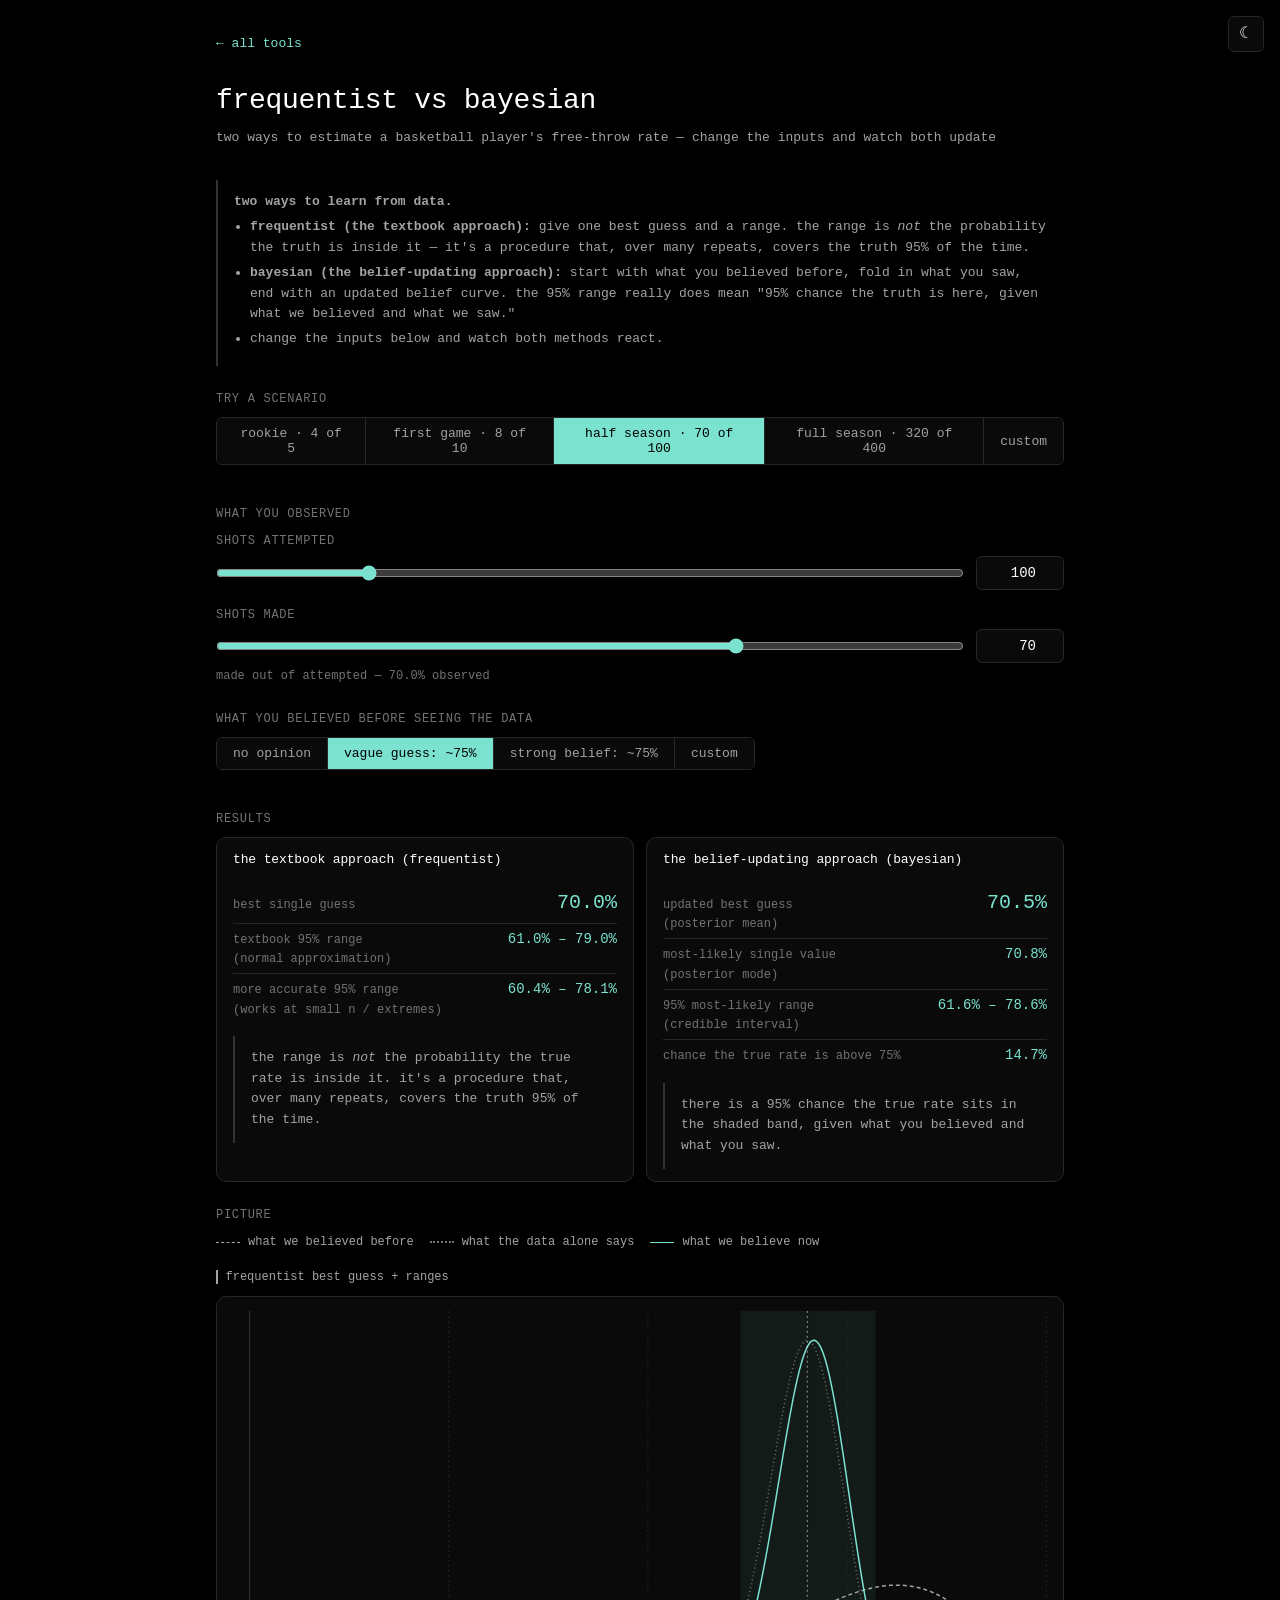
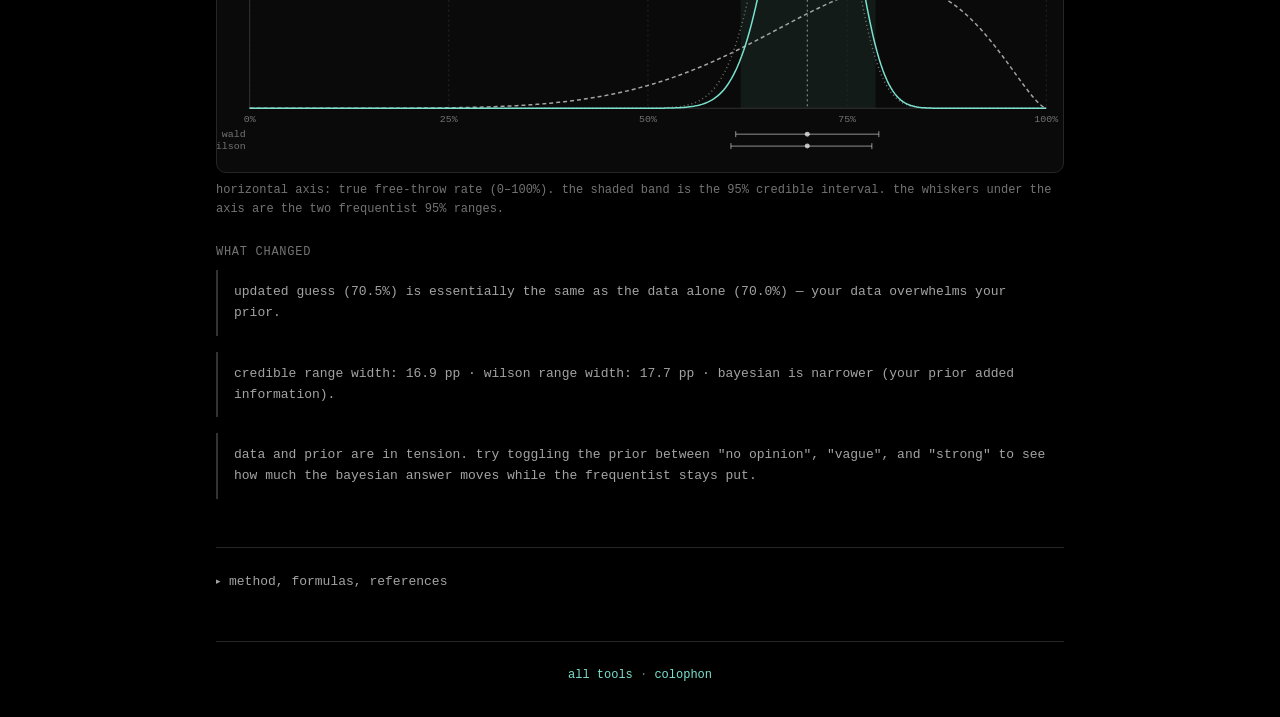
==== bayes-vs-frequentist.html @ ec380719 "Add frequentist vs bayesian teaching demo An interactive single-page demo using basketball free thro" ====
<!DOCTYPE html>
<html lang="en">
<head>
    <meta charset="UTF-8">
    <meta name="viewport" content="width=device-width, initial-scale=1.0">
    <title>frequentist vs bayesian — sport science tools</title>
    <meta name="description" content="Interactive demo: estimate a basketball player's free-throw rate two ways. Compare a single-best-guess approach to belief-updating with a prior.">
    <meta property="og:title" content="frequentist vs bayesian — sport science tools">
    <meta property="og:description" content="Interactive demo of the frequentist and bayesian approaches using basketball free throws.">
    <meta property="og:type" content="website">
    <link rel="icon" href="data:image/svg+xml,<svg xmlns='http://www.w3.org/2000/svg' viewBox='0 0 100 100'><text y='.9em' font-size='90'>🏀</text></svg>">
    <link rel="stylesheet" href="assets/tools.css">
    <script src="assets/tools.js"></script>
    <style>
      /* Tool-local styling. Only design-system tokens. */
      .primer { margin-bottom: var(--s-5); }
      .primer ul { padding-left: var(--s-4); margin: var(--s-1) 0; }
      .primer li { margin-bottom: var(--s-1); }

      .panel-title {
        font-size: var(--t-12);
        text-transform: uppercase;
        letter-spacing: 0.06em;
        color: var(--text-3);
        margin-bottom: var(--s-2);
      }

      .panel {
        margin-bottom: var(--s-5);
      }

      .slider-row {
        display: grid;
        grid-template-columns: 1fr auto;
        gap: var(--s-3);
        align-items: center;
      }
      .slider-row input[type="range"] {
        width: 100%;
        accent-color: var(--accent);
      }
      .slider-row .field {
        width: 5.5rem;
        text-align: right;
        font-variant-numeric: tabular-nums;
      }

      .legend {
        display: flex;
        flex-wrap: wrap;
        gap: var(--s-4);
        font-size: var(--t-12);
        color: var(--text-2);
        margin-bottom: var(--s-2);
      }
      .legend__swatch {
        display: inline-block;
        width: 24px;
        height: 0;
        border-top: 1.5px solid var(--text-2);
        margin-right: var(--s-2);
        vertical-align: middle;
      }
      .legend__swatch--prior     { border-top-style: dashed; border-top-color: var(--text-2); }
      .legend__swatch--likelihood{ border-top-style: dotted; border-top-color: var(--text-3); border-top-width: 2px; }
      .legend__swatch--posterior { border-top-style: solid;  border-top-color: var(--accent); }
      .legend__swatch--freq      { border-top: none; width: 1.5px; height: 14px; background: var(--text-2); margin-right: var(--s-2); display: inline-block; vertical-align: middle; }

      .prior-custom[hidden] { display: none; }
      .prior-custom { margin-top: var(--s-3); }

      .results-pair {
        display: grid;
        grid-template-columns: 1fr 1fr;
        gap: var(--s-3);
      }
      @media (max-width: 720px) {
        .results-pair { grid-template-columns: 1fr; }
      }

      .result-card h3 {
        font-size: var(--t-13);
        font-weight: 500;
        color: var(--text);
        margin-bottom: var(--s-3);
      }
      .result-card .row {
        display: flex;
        justify-content: space-between;
        align-items: baseline;
        gap: var(--s-3);
        padding: var(--s-1) 0;
      }
      .result-card .row + .row { border-top: 1px solid var(--border); }
      .result-card .row__label {
        font-size: var(--t-12);
        color: var(--text-3);
        flex: 1;
      }
      .result-card .row__value {
        font-size: var(--t-14);
        color: var(--accent);
        font-variant-numeric: tabular-nums;
        white-space: nowrap;
      }
      .result-card .row__value--big {
        font-size: var(--t-20);
        font-weight: 500;
      }
    </style>
</head>
<body>
    <div class="theme-toggle">
        <button class="theme-toggle__btn" data-theme-toggle aria-label="toggle theme">
            <span class="theme-toggle__icon" data-theme-icon>☾</span>
        </button>
    </div>

    <main class="tool-shell tool-shell--wide">
        <header class="tool-header">
            <a href="./" class="tool-header__back">← all tools</a>
            <h1>frequentist vs bayesian</h1>
            <p class="tool-header__subtitle">two ways to estimate a basketball player's free-throw rate — change the inputs and watch both update</p>
        </header>

        <!-- 60-SECOND PRIMER ---------------------------------------- -->
        <section class="tool-section primer">
            <div class="callout">
                <strong>two ways to learn from data.</strong>
                <ul>
                    <li><strong>frequentist (the textbook approach):</strong> give one best guess and a range. the range is <em>not</em> the probability the truth is inside it — it's a procedure that, over many repeats, covers the truth 95% of the time.</li>
                    <li><strong>bayesian (the belief-updating approach):</strong> start with what you believed before, fold in what you saw, end with an updated belief curve. the 95% range really does mean "95% chance the truth is here, given what we believed and what we saw."</li>
                    <li>change the inputs below and watch both methods react.</li>
                </ul>
            </div>
        </section>

        <!-- SECTIONS -------------------------------------------------- -->
        <!-- SCENARIO PRESETS ---------------------------------------- -->
        <section class="tool-section panel" id="scenario-panel">
            <h2 class="panel-title">try a scenario</h2>
            <div class="segmented" role="tablist" id="scenario">
                <button class="segmented__btn" data-scenario="rookie"   aria-pressed="false">rookie · 4 of 5</button>
                <button class="segmented__btn" data-scenario="game"     aria-pressed="false">first game · 8 of 10</button>
                <button class="segmented__btn" data-scenario="halfseason" aria-pressed="true">half season · 70 of 100</button>
                <button class="segmented__btn" data-scenario="fullseason" aria-pressed="false">full season · 320 of 400</button>
                <button class="segmented__btn" data-scenario="custom"   aria-pressed="false">custom</button>
            </div>
        </section>

        <!-- OBSERVED DATA INPUTS ------------------------------------ -->
        <section class="tool-section panel" id="observed-panel">
            <h2 class="panel-title">what you observed</h2>
            <div class="input-row">
                <label class="input-row__label" for="n-num">shots attempted</label>
                <div class="slider-row">
                    <input type="range" id="n-range" min="1" max="500" step="1" value="100">
                    <input type="number" id="n-num" class="field" min="1" max="500" step="1" value="100" inputmode="numeric">
                </div>
            </div>
            <div class="input-row">
                <label class="input-row__label" for="k-num">shots made</label>
                <div class="slider-row">
                    <input type="range" id="k-range" min="0" max="500" step="1" value="70">
                    <input type="number" id="k-num" class="field" min="0" max="500" step="1" value="70" inputmode="numeric">
                </div>
                <p class="input-row__helper" id="k-helper">made out of attempted — 70.0% observed</p>
            </div>
        </section>

        <!-- PRIOR INPUTS -------------------------------------------- -->
        <section class="tool-section panel" id="prior-panel">
            <h2 class="panel-title">what you believed before seeing the data</h2>
            <div class="segmented" role="tablist" id="prior-preset">
                <button class="segmented__btn" data-prior="none"   aria-pressed="false">no opinion</button>
                <button class="segmented__btn" data-prior="weak"   aria-pressed="true">vague guess: ~75%</button>
                <button class="segmented__btn" data-prior="strong" aria-pressed="false">strong belief: ~75%</button>
                <button class="segmented__btn" data-prior="custom" aria-pressed="false">custom</button>
            </div>

            <div class="prior-custom" id="prior-custom" hidden>
                <div class="input-row">
                    <label class="input-row__label" for="mu-num">your guess at the true rate</label>
                    <div class="slider-row">
                        <input type="range" id="mu-range" min="1" max="99" step="1" value="75">
                        <input type="number" id="mu-num" class="field" min="1" max="99" step="1" value="75" inputmode="numeric">
                    </div>
                    <p class="input-row__helper">percent (1–99)</p>
                </div>
                <div class="input-row">
                    <label class="input-row__label" for="kappa-num">how confident, in equivalent shots seen</label>
                    <div class="slider-row">
                        <input type="range" id="kappa-range" min="2" max="200" step="1" value="10">
                        <input type="number" id="kappa-num" class="field" min="2" max="200" step="1" value="10" inputmode="numeric">
                    </div>
                    <p class="input-row__helper">2 = barely any opinion · 200 = very confident</p>
                </div>
            </div>
        </section>
        <!-- RESULTS -------------------------------------------------- -->
        <section class="tool-section panel" id="results-panel">
            <h2 class="panel-title">results</h2>
            <div class="results-pair">
                <div class="result-card">
                    <h3>the textbook approach (frequentist)</h3>
                    <div class="row">
                        <span class="row__label">best single guess</span>
                        <span class="row__value row__value--big" id="freq-mean">—</span>
                    </div>
                    <div class="row">
                        <span class="row__label">textbook 95% range<br><span class="text-3">(normal approximation)</span></span>
                        <span class="row__value" id="freq-wald">—</span>
                    </div>
                    <div class="row">
                        <span class="row__label">more accurate 95% range<br><span class="text-3">(works at small n / extremes)</span></span>
                        <span class="row__value" id="freq-wilson">—</span>
                    </div>
                    <p class="callout" style="margin-top:var(--s-3);margin-bottom:0;">
                        the range is <em>not</em> the probability the true rate is inside it. it's a procedure that, over many repeats, covers the truth 95% of the time.
                    </p>
                </div>

                <div class="result-card">
                    <h3>the belief-updating approach (bayesian)</h3>
                    <div class="row">
                        <span class="row__label">updated best guess<br><span class="text-3">(posterior mean)</span></span>
                        <span class="row__value row__value--big" id="bay-mean">—</span>
                    </div>
                    <div class="row">
                        <span class="row__label">most-likely single value<br><span class="text-3">(posterior mode)</span></span>
                        <span class="row__value" id="bay-mode">—</span>
                    </div>
                    <div class="row">
                        <span class="row__label">95% most-likely range<br><span class="text-3">(credible interval)</span></span>
                        <span class="row__value" id="bay-ci">—</span>
                    </div>
                    <div class="row">
                        <span class="row__label">chance the true rate is above 75%</span>
                        <span class="row__value" id="bay-tail">—</span>
                    </div>
                    <p class="callout" style="margin-top:var(--s-3);margin-bottom:0;">
                        there is a 95% chance the true rate sits in the shaded band, given what you believed and what you saw.
                    </p>
                </div>
            </div>
        </section>

        <!-- CHART ---------------------------------------------------- -->
        <section class="tool-section panel" id="chart-panel">
            <h2 class="panel-title">picture</h2>
            <div class="legend" aria-hidden="true">
                <span><span class="legend__swatch legend__swatch--prior"></span>what we believed before</span>
                <span><span class="legend__swatch legend__swatch--likelihood"></span>what the data alone says</span>
                <span><span class="legend__swatch legend__swatch--posterior"></span>what we believe now</span>
                <span><span class="legend__swatch legend__swatch--freq"></span>frequentist best guess + ranges</span>
            </div>
            <div class="chart" id="chart"></div>
            <p class="input-row__helper" style="margin-top:var(--s-2);">
                horizontal axis: true free-throw rate (0–100%). the shaded band is the 95% credible interval. the whiskers under the axis are the two frequentist 95% ranges.
            </p>
        </section>
        <!-- WHAT CHANGED -------------------------------------------- -->
        <section class="tool-section panel" id="changed-panel">
            <h2 class="panel-title">what changed</h2>
            <p class="callout" id="note-pull">—</p>
            <p class="callout" id="note-width">—</p>
            <p class="callout" id="note-agree">—</p>
        </section>

        <!-- METHOD --------------------------------------------------- -->
        <details class="method" id="method-panel">
            <summary class="method__summary">method, formulas, references</summary>
            <div class="method__body">
                <p>The free-throw count is treated as a binomial outcome: <code>k</code> makes out of <code>n</code> attempts, with unknown success rate <code>p</code>. Both methods estimate <code>p</code>, but with different philosophies.</p>

                <p><strong>Frequentist.</strong> Best single guess is the sample proportion. Two 95% confidence intervals are shown:</p>
                <pre>p̂ = k / n

Wald  (textbook normal approx.):
  p̂ ± 1.96 · √( p̂ (1 − p̂) / n )

Wilson (small-n / extreme-rate safe):
  ( p̂ + z²/2n  ±  z · √( p̂(1−p̂)/n + z²/4n² ) ) / ( 1 + z²/n )</pre>
                <p>Wald is the formula in most introductory textbooks. It misbehaves at small <code>n</code> or when <code>p̂</code> is near 0 or 1, sometimes producing endpoints outside [0, 1]. Wilson stays inside [0, 1] and has better coverage. Both are intervals on the procedure, not probability statements about <code>p</code>.</p>

                <p><strong>Bayesian.</strong> A Beta prior on <code>p</code> is conjugate to the binomial likelihood, so the posterior is also a Beta distribution with simple updates:</p>
                <pre>prior:        p ~ Beta(α₀, β₀)
likelihood:   k ~ Binomial(n, p)
posterior:    p | data ~ Beta(α₀ + k,  β₀ + n − k)

posterior mean = (α₀ + k) / (α₀ + β₀ + n)
posterior mode = (α − 1) / (α + β − 2),  when α, β > 1
95% credible interval = 2.5% and 97.5% quantiles of the posterior</pre>
                <p>The presets parameterise the prior as a mean <code>μ₀</code> and a "strength" <code>κ₀</code> (interpretable as equivalent shots already seen): <code>α₀ = μ₀·κ₀</code>, <code>β₀ = (1 − μ₀)·κ₀</code>. Uninformative is <code>Beta(1, 1)</code> (uniform on [0, 1]). The "vague" preset is <code>μ₀ = 0.75</code>, <code>κ₀ = 10</code>; the "strong" preset is <code>μ₀ = 0.75</code>, <code>κ₀ = 80</code>.</p>

                <p>Posterior densities and quantiles are computed numerically on a 401-point grid in [0, 1] (no gamma function needed). The likelihood curve in the chart is rescaled to share the posterior's peak height — this is a visual aid to compare shapes; the y-axis has no meaningful units.</p>

                <p><strong>References.</strong></p>
                <ul>
                    <li>Gelman, Carlin, Stern, Dunson, Vehtari, Rubin. <em>Bayesian Data Analysis</em> (3rd ed.), 2013 — Beta-Binomial conjugacy, credible intervals.</li>
                    <li>Brown, Cai &amp; DasGupta (2001). "Interval Estimation for a Binomial Proportion." <em>Statistical Science</em> 16(2): 101–133 — why Wald fails and Wilson is preferred.</li>
                    <li>Wilson, E. B. (1927). "Probable Inference, the Law of Succession, and Statistical Inference." <em>JASA</em> 22(158): 209–212.</li>
                </ul>
            </div>
        </details>

        <footer class="tool-footer">
            <a href="./">all tools</a> · <a href="colophon.html">colophon</a>
        </footer>
    </main>

    <script>
    (function () {
      'use strict';

      /* ---------- math ------------------------------------------- */
      var GRID_N = 401;
      var GRID = (function () {
        var xs = new Array(GRID_N);
        for (var i = 0; i < GRID_N; i++) xs[i] = i / (GRID_N - 1);
        return xs;
      })();

      function betaPdfGrid(a, b) {
        // Unnormalised log-density on the grid, then exponentiate
        // relative to the max to avoid overflow, then normalise.
        var xs = GRID, n = xs.length;
        var logp = new Array(n);
        var lmax = -Infinity;
        for (var i = 0; i < n; i++) {
          var x = xs[i];
          var v;
          if (x <= 0) v = (a > 1) ? -Infinity : (a === 1 ? 0 : Infinity);
          else if (x >= 1) v = (b > 1) ? -Infinity : (b === 1 ? 0 : Infinity);
          else v = (a - 1) * Math.log(x) + (b - 1) * Math.log(1 - x);
          logp[i] = v;
          if (isFinite(v) && v > lmax) lmax = v;
        }
        var pdf = new Array(n);
        var area = 0;
        for (var j = 0; j < n; j++) {
          var p = isFinite(logp[j]) ? Math.exp(logp[j] - lmax) : 0;
          pdf[j] = p;
        }
        for (var k = 1; k < n; k++) {
          area += 0.5 * (pdf[k] + pdf[k - 1]) * (xs[k] - xs[k - 1]);
        }
        if (area > 0) for (var m = 0; m < n; m++) pdf[m] /= area;
        return pdf;
      }

      function cumTrapz(pdf) {
        var xs = GRID, n = xs.length;
        var c = new Array(n);
        c[0] = 0;
        for (var i = 1; i < n; i++) {
          c[i] = c[i - 1] + 0.5 * (pdf[i] + pdf[i - 1]) * (xs[i] - xs[i - 1]);
        }
        return c;
      }

      function quantile(cdf, q) {
        var xs = GRID, n = xs.length;
        if (q <= cdf[0]) return xs[0];
        if (q >= cdf[n - 1]) return xs[n - 1];
        for (var i = 1; i < n; i++) {
          if (cdf[i] >= q) {
            var d = cdf[i] - cdf[i - 1];
            var t = d > 0 ? (q - cdf[i - 1]) / d : 0;
            return xs[i - 1] + t * (xs[i] - xs[i - 1]);
          }
        }
        return xs[n - 1];
      }

      function tailProb(cdf, threshold) {
        // P(p > threshold) using cdf[end] = 1 (after normalisation).
        var xs = GRID, n = xs.length;
        if (threshold <= xs[0]) return 1;
        if (threshold >= xs[n - 1]) return 0;
        for (var i = 1; i < n; i++) {
          if (xs[i] >= threshold) {
            var d = xs[i] - xs[i - 1];
            var t = d > 0 ? (threshold - xs[i - 1]) / d : 0;
            var cAtT = cdf[i - 1] + t * (cdf[i] - cdf[i - 1]);
            return Math.max(0, Math.min(1, 1 - cAtT));
          }
        }
        return 0;
      }

      function wald(k, n) {
        if (n <= 0) return [NaN, NaN];
        var p = k / n;
        var se = Math.sqrt(p * (1 - p) / n);
        return [p - 1.96 * se, p + 1.96 * se];
      }

      function wilson(k, n) {
        if (n <= 0) return [NaN, NaN];
        var z = 1.96, z2 = z * z;
        var p = k / n;
        var denom = 1 + z2 / n;
        var centre = (p + z2 / (2 * n)) / denom;
        var half = (z * Math.sqrt(p * (1 - p) / n + z2 / (4 * n * n))) / denom;
        return [centre - half, centre + half];
      }

      function posteriorMode(a, b) {
        if (a > 1 && b > 1) return (a - 1) / (a + b - 2);
        if (a <= 1 && b > 1) return 0;
        if (a > 1 && b <= 1) return 1;
        return NaN; // bimodal/uniform — undefined
      }

      function likelihoodGridScaled(k, n, peakTarget) {
        var xs = GRID, m = xs.length;
        var logp = new Array(m), lmax = -Infinity;
        for (var i = 0; i < m; i++) {
          var x = xs[i];
          var v;
          if (x <= 0) v = (k === 0) ? 0 : -Infinity;
          else if (x >= 1) v = (k === n) ? 0 : -Infinity;
          else v = k * Math.log(x) + (n - k) * Math.log(1 - x);
          logp[i] = v;
          if (isFinite(v) && v > lmax) lmax = v;
        }
        var out = new Array(m), peak = 0;
        for (var j = 0; j < m; j++) {
          var p = isFinite(logp[j]) ? Math.exp(logp[j] - lmax) : 0;
          out[j] = p;
          if (p > peak) peak = p;
        }
        var scale = (peak > 0 && peakTarget > 0) ? (peakTarget / peak) : 1;
        for (var t = 0; t < m; t++) out[t] *= scale;
        return out;
      }

      function maxOf(arr) { var m = 0; for (var i = 0; i < arr.length; i++) if (arr[i] > m) m = arr[i]; return m; }

      /* ---------- state ------------------------------------------ */
      var SCENARIOS = {
        rookie:     { n: 5,   k: 4,   prior: 'weak'   },
        game:       { n: 10,  k: 8,   prior: 'weak'   },
        halfseason: { n: 100, k: 70,  prior: 'weak'   },
        fullseason: { n: 400, k: 320, prior: 'weak'   }
      };
      var PRIOR_PRESETS = {
        none:   { mu: 50, kappa: 2   },  // Beta(1,1)
        weak:   { mu: 75, kappa: 10  },
        strong: { mu: 75, kappa: 80  }
      };

      var state = {
        n: 100, k: 70,
        priorMode: 'weak',
        mu: 75, kappa: 10
      };

      /* ---------- DOM helpers ------------------------------------ */
      var $ = function (id) { return document.getElementById(id); };
      function pressGroup(group, value, attr) {
        group.querySelectorAll('[' + attr + ']').forEach(function (b) {
          b.setAttribute('aria-pressed', String(b.getAttribute(attr) === value));
        });
      }
      function pctStr(p, digits) { return Tools.fmt.pct(p, digits == null ? 1 : digits); }
      function rangeStr(lo, hi) {
        return pctStr(Math.max(0, Math.min(1, lo))) + ' – ' + pctStr(Math.max(0, Math.min(1, hi)))
          + ((lo < 0 || hi > 1) ? '  (raw: ' + pctStr(lo) + ' – ' + pctStr(hi) + ')' : '');
      }

      /* ---------- chart ------------------------------------------ */
      var SVG_NS = 'http://www.w3.org/2000/svg';
      function el(tag, attrs) {
        var e = document.createElementNS(SVG_NS, tag);
        if (attrs) for (var k in attrs) e.setAttribute(k, attrs[k]);
        return e;
      }

      function drawChart(post, prior, like, ciLo, ciHi, freqMean, wci, wlci) {
        var c = $('chart');
        var rect = c.getBoundingClientRect();
        var W = Math.max(320, rect.width || 720);
        var H = Math.max(200, rect.height || Math.round(W * 9 / 16));
        var pad = { l: 32, r: 16, t: 14, b: 64 }; // extra bottom for whiskers

        var svg = el('svg', { viewBox: '0 0 ' + W + ' ' + H, preserveAspectRatio: 'xMidYMid meet' });

        var yMax = Math.max(maxOf(post), maxOf(prior), maxOf(like)) * 1.08 || 1;
        var sx = function (x) { return pad.l + x * (W - pad.l - pad.r); };
        var sy = function (y) { return (H - pad.b) - (y / yMax) * (H - pad.b - pad.t); };

        // credible interval band (vertical strip)
        if (isFinite(ciLo) && isFinite(ciHi)) {
          svg.appendChild(el('rect', {
            x: sx(ciLo), y: pad.t,
            width: Math.max(0, sx(ciHi) - sx(ciLo)),
            height: (H - pad.b) - pad.t,
            'class': 'chart-band'
          }));
        }

        // x gridlines + ticks at 0, 0.25, 0.5, 0.75, 1
        var xticks = [0, 0.25, 0.5, 0.75, 1];
        xticks.forEach(function (t) {
          var x = sx(t);
          svg.appendChild(el('line', { x1: x, x2: x, y1: pad.t, y2: H - pad.b, 'class': 'chart-grid' }));
          var lbl = el('text', { x: x, y: H - pad.b + 14, 'text-anchor': 'middle', 'class': 'chart-label' });
          lbl.textContent = (t * 100).toFixed(0) + '%';
          svg.appendChild(lbl);
        });

        // axes
        svg.appendChild(el('line', { x1: pad.l, x2: pad.l,        y1: pad.t,     y2: H - pad.b, 'class': 'chart-axis' }));
        svg.appendChild(el('line', { x1: pad.l, x2: W - pad.r,    y1: H - pad.b, y2: H - pad.b, 'class': 'chart-axis' }));

        // path builder
        function pathFor(arr) {
          var d = '';
          for (var i = 0; i < arr.length; i++) {
            d += (i === 0 ? 'M' : 'L') + sx(GRID[i]) + ' ' + sy(arr[i]);
          }
          return d;
        }

        // prior (dashed, text-2)
        svg.appendChild(el('path', { d: pathFor(prior),     'class': 'chart-series chart-series--secondary' }));
        // likelihood (dotted, text-3)
        svg.appendChild(el('path', { d: pathFor(like),      'class': 'chart-series chart-series--tertiary' }));
        // posterior (solid accent)
        svg.appendChild(el('path', { d: pathFor(post),      'class': 'chart-series' }));

        // frequentist best-guess vertical mark
        if (isFinite(freqMean)) {
          var fx = sx(Math.max(0, Math.min(1, freqMean)));
          svg.appendChild(el('line', {
            x1: fx, x2: fx, y1: pad.t, y2: H - pad.b,
            stroke: 'currentColor', 'stroke-width': '1', 'stroke-dasharray': '2 3', opacity: '0.55'
          }));
        }

        // frequentist whiskers below x-axis
        function whisker(yOffset, lo, hi, label) {
          var y = H - pad.b + 26 + yOffset;
          var clo = Math.max(0, lo), chi = Math.min(1, hi);
          // raw line (may extend beyond axis range — clipped to viewport)
          svg.appendChild(el('line', {
            x1: sx(Math.max(-0.05, lo)), x2: sx(Math.min(1.05, hi)),
            y1: y, y2: y,
            stroke: 'currentColor', 'stroke-width': '1', opacity: '0.55'
          }));
          // end caps
          [clo, chi].forEach(function (xv) {
            svg.appendChild(el('line', {
              x1: sx(xv), x2: sx(xv), y1: y - 3, y2: y + 3,
              stroke: 'currentColor', 'stroke-width': '1', opacity: '0.55'
            }));
          });
          // best-guess dot
          if (isFinite(freqMean)) {
            svg.appendChild(el('circle', { cx: sx(freqMean), cy: y, r: 2.5, fill: 'currentColor', opacity: '0.7' }));
          }
          var t = el('text', { x: pad.l - 4, y: y + 3, 'text-anchor': 'end', 'class': 'chart-label' });
          t.textContent = label;
          svg.appendChild(t);
        }
        if (wci  && isFinite(wci[0]))  whisker(0,  wci[0],  wci[1],  'wald');
        if (wlci && isFinite(wlci[0])) whisker(12, wlci[0], wlci[1], 'wilson');

        c.innerHTML = '';
        c.appendChild(svg);
      }

      /* ---------- recompute -------------------------------------- */
      function recompute() {
        var n = state.n, k = Math.min(state.k, n);
        var mu = state.mu / 100, kappa = state.kappa;
        var a0 = mu * kappa, b0 = (1 - mu) * kappa;
        // For "no opinion" we want exactly Beta(1,1).
        if (state.priorMode === 'none') { a0 = 1; b0 = 1; }
        var a1 = a0 + k, b1 = b0 + (n - k);

        // frequentist
        var pHat = n > 0 ? k / n : NaN;
        var w  = wald(k, n);
        var wl = wilson(k, n);
        $('freq-mean').textContent  = isFinite(pHat) ? pctStr(pHat) : '—';
        $('freq-wald').textContent   = rangeStr(w[0], w[1]);
        $('freq-wilson').textContent = rangeStr(wl[0], wl[1]);

        // bayesian
        var post  = betaPdfGrid(a1, b1);
        var prior = betaPdfGrid(a0, b0);
        var cdf   = cumTrapz(post);
        var lo    = quantile(cdf, 0.025);
        var hi    = quantile(cdf, 0.975);
        var pmean = a1 / (a1 + b1);
        var pmode = posteriorMode(a1, b1);
        var pTail = tailProb(cdf, 0.75);
        $('bay-mean').textContent = pctStr(pmean);
        $('bay-mode').textContent = isFinite(pmode) ? pctStr(pmode) : 'undefined';
        $('bay-ci').textContent   = pctStr(lo) + ' – ' + pctStr(hi);
        $('bay-tail').textContent = pctStr(pTail);

        // likelihood scaled to posterior peak
        var like = likelihoodGridScaled(k, n, maxOf(post));

        // chart
        drawChart(post, prior, like, lo, hi, pHat, w, wl);

        // helpers / "what changed"
        $('k-helper').textContent = (n > 0)
          ? 'made out of attempted — ' + (k / n * 100).toFixed(1) + '% observed'
          : 'set attempts above 0';

        var pull = pmean - pHat;
        var pullStr;
        if (state.priorMode === 'none') {
          pullStr = 'with the "no opinion" prior, the bayesian best guess matches the frequentist (' + pctStr(pmean) + ').';
        } else if (Math.abs(pull) < 0.005) {
          pullStr = 'updated guess (' + pctStr(pmean) + ') is essentially the same as the data alone (' + pctStr(pHat) + ') — your data overwhelms your prior.';
        } else if (pull > 0) {
          pullStr = 'updated guess (' + pctStr(pmean) + ') is pulled UP from the data (' + pctStr(pHat) + ') toward your prior of ' + state.mu + '%. with this much data, the prior still matters.';
        } else {
          pullStr = 'updated guess (' + pctStr(pmean) + ') is pulled DOWN from the data (' + pctStr(pHat) + ') toward your prior of ' + state.mu + '%. with this much data, the prior still matters.';
        }
        $('note-pull').textContent = pullStr;

        var bayWidth = hi - lo;
        var wilWidth = (isFinite(wl[1]) && isFinite(wl[0])) ? (wl[1] - wl[0]) : NaN;
        var widthStr;
        if (!isFinite(wilWidth)) {
          widthStr = '95% credible range width: ' + (bayWidth * 100).toFixed(1) + ' percentage points.';
        } else {
          var diff = (bayWidth - wilWidth) * 100;
          widthStr = 'credible range width: ' + (bayWidth * 100).toFixed(1)
            + ' pp · wilson range width: ' + (wilWidth * 100).toFixed(1)
            + ' pp · ' + (Math.abs(diff) < 0.2 ? 'about the same.' : (diff < 0 ? 'bayesian is narrower (your prior added information).' : 'bayesian is wider (the prior is uncertain too).'));
        }
        $('note-width').textContent = widthStr;

        var waldOut = (w[0] < 0 || w[1] > 1);
        if (waldOut) {
          $('note-agree').textContent = 'the textbook (wald) range goes outside 0–100% — meaningless for a rate. this is exactly when the textbook formula fails and a method like wilson, or the bayesian credible interval, is needed.';
        } else if (n >= 200 && state.priorMode !== 'strong') {
          $('note-agree').textContent = 'with this much data and a not-too-strong prior, both methods agree closely. the philosophical difference matters most when data is scarce.';
        } else if (n <= 10) {
          $('note-agree').textContent = 'with very few attempts, the prior pulls the bayesian answer toward your starting belief, while the frequentist answer just follows the small sample. small-n is where the two methods most visibly differ.';
        } else {
          $('note-agree').textContent = 'data and prior are in tension. try toggling the prior between "no opinion", "vague", and "strong" to see how much the bayesian answer moves while the frequentist stays put.';
        }
      }

      /* ---------- wiring ----------------------------------------- */
      function syncPair(rangeId, numId, onChange) {
        var r = $(rangeId), n = $(numId);
        function fromR() { n.value = r.value; onChange(+r.value); }
        function fromN() {
          var v = +n.value;
          if (!isFinite(v)) return;
          v = Math.max(+n.min, Math.min(+n.max, v));
          r.value = String(v);
          n.value = String(v);
          onChange(v);
        }
        r.addEventListener('input', fromR);
        n.addEventListener('input', fromN);
        n.addEventListener('change', fromN);
      }

      function setN(v) {
        state.n = v;
        // clamp k slider/value to <= n
        var kr = $('k-range'), kn = $('k-num');
        kr.max = String(v); kn.max = String(v);
        if (state.k > v) { state.k = v; kr.value = String(v); kn.value = String(v); }
        markCustomScenario();
        recompute();
      }
      function setK(v) {
        var n = state.n;
        if (v > n) v = n;
        state.k = v;
        $('k-range').value = String(v); $('k-num').value = String(v);
        markCustomScenario();
        recompute();
      }
      function setMu(v)    { state.mu = v;    markCustomPrior(); markCustomScenario(); recompute(); }
      function setKappa(v) { state.kappa = v; markCustomPrior(); markCustomScenario(); recompute(); }

      function markCustomScenario() {
        // any manual edit moves us to "custom" scenario
        pressGroup($('scenario'), 'custom', 'data-scenario');
      }
      function markCustomPrior() {
        // sliders are visible only for custom — already pressed; nothing to do
      }

      function applyPrior(mode) {
        state.priorMode = mode;
        pressGroup($('prior-preset'), mode, 'data-prior');
        var custom = $('prior-custom');
        if (mode === 'custom') {
          custom.hidden = false;
        } else {
          custom.hidden = true;
          var p = PRIOR_PRESETS[mode];
          if (p) {
            state.mu = p.mu; state.kappa = p.kappa;
            $('mu-range').value = String(p.mu);  $('mu-num').value = String(p.mu);
            $('kappa-range').value = String(p.kappa); $('kappa-num').value = String(p.kappa);
          }
        }
      }

      function applyScenario(name) {
        var s = SCENARIOS[name];
        if (!s) {
          pressGroup($('scenario'), 'custom', 'data-scenario');
          return;
        }
        pressGroup($('scenario'), name, 'data-scenario');
        // set n, k
        $('n-range').value = String(s.n); $('n-num').value = String(s.n);
        state.n = s.n;
        var kr = $('k-range'), kn = $('k-num');
        kr.max = String(s.n); kn.max = String(s.n);
        kr.value = String(s.k); kn.value = String(s.k);
        state.k = s.k;
        applyPrior(s.prior);
        recompute();
      }

      // Wire sliders
      syncPair('n-range', 'n-num', setN);
      syncPair('k-range', 'k-num', setK);
      syncPair('mu-range', 'mu-num', setMu);
      syncPair('kappa-range', 'kappa-num', setKappa);

      // Wire prior presets
      $('prior-preset').addEventListener('click', function (ev) {
        var b = ev.target.closest('[data-prior]');
        if (!b) return;
        applyPrior(b.getAttribute('data-prior'));
        markCustomScenario();
        recompute();
      });

      // Wire scenarios
      $('scenario').addEventListener('click', function (ev) {
        var b = ev.target.closest('[data-scenario]');
        if (!b) return;
        var name = b.getAttribute('data-scenario');
        if (name === 'custom') {
          pressGroup($('scenario'), 'custom', 'data-scenario');
          return;
        }
        applyScenario(name);
      });

      // Re-render on theme change & resize so chart stays sharp.
      window.addEventListener('resize', function () { recompute(); });
      var html = document.documentElement;
      new MutationObserver(function () { recompute(); })
        .observe(html, { attributes: true, attributeFilter: ['class'] });

      // Initial render — default scenario "halfseason"
      applyScenario('halfseason');
    })();
    </script>
</body>
</html>
---- assets/tools.css ----
/* =============================================================
   Performance Tools — shared stylesheet
   Tokens, reset, base, components. See DESIGN.md for rationale.
   ============================================================= */

/* -- tokens: dark (default) ----------------------------------- */
:root {
  --bg:            #000000;
  --surface:       #0a0a0a;
  --card:          #141414;
  --border:        #262626;
  --border-strong: #333333;

  --text:          #ffffff;
  --text-2:        #a3a3a3;
  --text-3:        #737373;

  --accent:        #7ae2cf;
  --accent-hover:  #5dd4c4;

  --warn:          #d4a574;
  --danger:        #d48a8a;
  --ok:            #9ac4a0;

  --s-1: 4px;
  --s-2: 8px;
  --s-3: 12px;
  --s-4: 16px;
  --s-5: 24px;
  --s-6: 32px;
  --s-7: 48px;
  --s-8: 64px;

  --r-sm: 6px;
  --r-md: 10px;

  --t-12: 12px;
  --t-13: 13px;
  --t-14: 14px;
  --t-16: 16px;
  --t-20: 20px;
  --t-28: 28px;

  --transition: 150ms cubic-bezier(0.4, 0, 0.2, 1);

  --font-mono: 'SF Mono', Monaco, 'Cascadia Code', 'Roboto Mono', Consolas, 'Courier New', monospace;
}

/* -- tokens: light -------------------------------------------- */
html.light {
  --bg:            #ffffff;
  --surface:       #fafafa;
  --card:          #f5f5f5;
  --border:        #e5e5e5;
  --border-strong: #d4d4d4;

  --text:          #000000;
  --text-2:        #525252;
  --text-3:        #737373;

  --accent:        #5dd4c4;
  --accent-hover:  #4bc2b8;

  --warn:          #a8743f;
  --danger:        #a8595b;
  --ok:            #628a69;
}

/* -- reset + base --------------------------------------------- */
*,
*::before,
*::after {
  margin: 0;
  padding: 0;
  box-sizing: border-box;
}

html {
  color-scheme: dark;
}

html.light {
  color-scheme: light;
}

body {
  font-family: var(--font-mono);
  font-size: var(--t-14);
  line-height: 1.6;
  color: var(--text);
  background: var(--bg);
  min-height: 100vh;
  overflow-x: hidden;
  -webkit-font-smoothing: antialiased;
  -moz-osx-font-smoothing: grayscale;
  transition: background-color var(--transition), color var(--transition);
}

a {
  color: var(--accent);
  text-decoration: none;
}

a:hover {
  text-decoration: underline;
}

h1, h2, h3, h4 {
  font-weight: 400;
  letter-spacing: -0.01em;
}

h1 { font-size: var(--t-28); }
h2 { font-size: var(--t-20); }
h3 { font-size: var(--t-16); }

button {
  font-family: inherit;
  font-size: inherit;
  color: inherit;
  background: transparent;
  border: none;
  cursor: pointer;
}

input,
select,
textarea {
  font-family: inherit;
  font-size: inherit;
  color: inherit;
}

details summary {
  cursor: pointer;
  list-style: none;
}

details summary::-webkit-details-marker {
  display: none;
}

/* -- page shell ----------------------------------------------- */
.tool-shell {
  max-width: 720px;
  margin: 0 auto;
  padding: var(--s-6) var(--s-4);
}

.tool-shell--wide {
  max-width: 880px;
}

.tool-header {
  margin-bottom: var(--s-6);
}

.tool-header__back {
  display: inline-block;
  font-size: var(--t-13);
  color: var(--accent);
  margin-bottom: var(--s-5);
}

.tool-header h1 {
  margin-bottom: var(--s-1);
}

.tool-header__subtitle {
  font-size: var(--t-13);
  color: var(--text-2);
}

.tool-section {
  margin-bottom: var(--s-7);
}

.tool-section__title {
  font-size: var(--t-13);
  text-transform: uppercase;
  letter-spacing: 0.08em;
  color: var(--text-3);
  margin-bottom: var(--s-3);
}

/* -- theme toggle --------------------------------------------- */
.theme-toggle {
  position: fixed;
  top: var(--s-4);
  right: var(--s-4);
  z-index: 1000;
}

.theme-toggle__btn {
  display: inline-flex;
  align-items: center;
  justify-content: center;
  width: 36px;
  height: 36px;
  background: var(--surface);
  border: 1px solid var(--border);
  border-radius: var(--r-sm);
  transition: border-color var(--transition), background var(--transition);
}

.theme-toggle__btn:hover {
  border-color: var(--border-strong);
}

.theme-toggle__btn:focus-visible {
  outline: 1px solid var(--accent);
  outline-offset: 2px;
}

.theme-toggle__icon {
  font-size: 1rem;
  line-height: 1;
}

/* -- input row ------------------------------------------------ */
.input-row {
  display: flex;
  flex-direction: column;
  gap: var(--s-1);
  margin-bottom: var(--s-4);
}

.input-row__label {
  font-size: var(--t-12);
  text-transform: uppercase;
  letter-spacing: 0.06em;
  color: var(--text-3);
}

.input-row__helper {
  font-size: var(--t-12);
  color: var(--text-3);
}

.input-row__error {
  font-size: var(--t-12);
  color: var(--danger);
}

.field {
  width: 100%;
  padding: var(--s-2) var(--s-3);
  background: var(--surface);
  color: var(--text);
  border: 1px solid var(--border);
  border-radius: var(--r-sm);
  transition: border-color var(--transition);
}

.field:focus {
  outline: none;
  border-color: var(--accent);
}

.field--error {
  border-color: var(--danger);
}

.field-group {
  display: flex;
  gap: var(--s-2);
}

.field-group .field {
  flex: 1;
}

.input-grid {
  display: grid;
  grid-template-columns: 1fr 1fr;
  gap: var(--s-3);
}

.input-grid__full {
  grid-column: 1 / -1;
}

.input-grid__heading {
  grid-column: 1 / -1;
  font-size: var(--t-12);
  text-transform: uppercase;
  letter-spacing: 0.06em;
  color: var(--text-3);
  margin-top: var(--s-2);
}

/* -- segmented control ---------------------------------------- */
.segmented {
  display: inline-flex;
  border: 1px solid var(--border);
  border-radius: var(--r-sm);
  overflow: hidden;
  margin-bottom: var(--s-4);
}

.segmented__btn {
  padding: var(--s-2) var(--s-4);
  background: var(--surface);
  color: var(--text-2);
  font-size: var(--t-13);
  border-right: 1px solid var(--border);
  transition: background var(--transition), color var(--transition);
}

.segmented__btn:last-child {
  border-right: none;
}

.segmented__btn:hover {
  color: var(--text);
}

.segmented__btn[aria-pressed="true"] {
  background: var(--accent);
  color: #000;
}

/* -- result card ---------------------------------------------- */
.result-grid {
  display: grid;
  grid-template-columns: repeat(auto-fit, minmax(140px, 1fr));
  gap: var(--s-2);
}

.result-card {
  padding: var(--s-3) var(--s-4);
  background: var(--surface);
  border: 1px solid var(--border);
  border-radius: var(--r-md);
}

.result-card__label {
  font-size: var(--t-12);
  text-transform: uppercase;
  letter-spacing: 0.06em;
  color: var(--text-3);
  margin-bottom: var(--s-1);
}

.result-card__value {
  font-size: var(--t-20);
  font-weight: 500;
  color: var(--accent);
}

.result-card__value--large {
  font-size: var(--t-28);
}

.result-row {
  display: flex;
  justify-content: space-between;
  align-items: center;
  padding: var(--s-3) var(--s-4);
  background: var(--surface);
  border: 1px solid var(--border);
  border-radius: var(--r-md);
  margin-bottom: var(--s-2);
}

.result-row__label {
  font-size: var(--t-13);
  color: var(--text-2);
}

.result-row__value {
  font-size: var(--t-16);
  font-weight: 500;
  color: var(--accent);
}

/* -- data table ----------------------------------------------- */
.data-table {
  width: 100%;
  border-collapse: collapse;
  font-size: var(--t-13);
}

.data-table th,
.data-table td {
  padding: var(--s-2) var(--s-3);
  text-align: left;
  border-bottom: 1px solid var(--border);
}

.data-table th {
  font-weight: 400;
  font-size: var(--t-12);
  text-transform: uppercase;
  letter-spacing: 0.06em;
  color: var(--text-3);
}

.data-table td.num,
.data-table th.num {
  text-align: right;
  font-variant-numeric: tabular-nums;
}

.data-table tr.is-active {
  background: color-mix(in srgb, var(--accent) 10%, transparent);
}

/* -- callout -------------------------------------------------- */
.callout {
  padding: var(--s-3) var(--s-4);
  border-left: 2px solid var(--border-strong);
  font-size: var(--t-13);
  color: var(--text-2);
  margin-bottom: var(--s-4);
}

.callout--warn   { border-left-color: var(--warn);   }
.callout--danger { border-left-color: var(--danger); }
.callout--ok     { border-left-color: var(--ok);     }

/* -- chart ---------------------------------------------------- */
.chart {
  width: 100%;
  aspect-ratio: 16 / 9;
  border: 1px solid var(--border);
  border-radius: var(--r-md);
  background: var(--surface);
  overflow: hidden;
}

.chart--square {
  aspect-ratio: 1 / 1;
}

.chart svg {
  width: 100%;
  height: 100%;
  display: block;
}

.chart-axis {
  stroke: var(--border-strong);
  stroke-width: 1;
  fill: none;
}

.chart-grid {
  stroke: var(--border);
  stroke-width: 1;
  stroke-dasharray: 2 3;
  fill: none;
}

.chart-series {
  stroke: var(--accent);
  stroke-width: 1.5;
  fill: none;
}

.chart-series--secondary {
  stroke: var(--text-2);
  stroke-dasharray: 4 3;
}

.chart-series--tertiary {
  stroke: var(--text-3);
  stroke-dasharray: 1 3;
  stroke-width: 1.5;
  fill: none;
}

.chart-band {
  fill: var(--accent);
  fill-opacity: 0.08;
}

.chart-band--warn   { fill: var(--warn);   fill-opacity: 0.10; }
.chart-band--danger { fill: var(--danger); fill-opacity: 0.10; }

.chart-dot {
  fill: var(--accent);
}

.chart-label {
  font-family: var(--font-mono);
  font-size: 10px;
  fill: var(--text-3);
}

/* -- download button ------------------------------------------ */
.btn-download {
  display: inline-flex;
  align-items: center;
  gap: var(--s-2);
  padding: var(--s-2) var(--s-3);
  font-size: var(--t-12);
  color: var(--text-2);
  background: transparent;
  border: 1px solid var(--border);
  border-radius: var(--r-sm);
  transition: color var(--transition), border-color var(--transition);
}

.btn-download:hover {
  color: var(--text);
  border-color: var(--border-strong);
}

.btn-download::before {
  content: "↓";
}

/* -- method section (collapsible) ----------------------------- */
.method {
  margin-top: var(--s-7);
  border-top: 1px solid var(--border);
  padding-top: var(--s-5);
}

.method__summary {
  font-size: var(--t-13);
  color: var(--text-2);
  display: flex;
  align-items: center;
  gap: var(--s-2);
}

.method__summary::before {
  content: "▸";
  font-size: 0.7em;
  transition: transform var(--transition);
}

.method[open] > .method__summary::before {
  transform: rotate(90deg);
}

.method__body {
  margin-top: var(--s-4);
  font-size: var(--t-13);
  color: var(--text-2);
}

.method__body p { margin-bottom: var(--s-3); }

.method__body pre {
  padding: var(--s-3) var(--s-4);
  background: var(--surface);
  border: 1px solid var(--border);
  border-radius: var(--r-sm);
  font-size: var(--t-12);
  overflow-x: auto;
  margin-bottom: var(--s-3);
}

.method__body ul {
  padding-left: var(--s-4);
  margin-bottom: var(--s-3);
}

.method__body li {
  margin-bottom: var(--s-1);
}

/* -- footer --------------------------------------------------- */
.tool-footer {
  margin-top: var(--s-7);
  padding-top: var(--s-5);
  border-top: 1px solid var(--border);
  text-align: center;
  font-size: var(--t-12);
  color: var(--text-3);
}

/* -- landing-page specifics ----------------------------------- */
.landing-header {
  text-align: center;
  margin-bottom: var(--s-7);
}

.landing-header__title {
  font-size: var(--t-28);
  margin-bottom: var(--s-2);
}

.landing-header__tagline {
  font-size: var(--t-13);
  color: var(--text-2);
  max-width: 480px;
  margin: 0 auto;
}

.category {
  margin-bottom: var(--s-7);
}

.category__title {
  font-size: var(--t-13);
  text-transform: uppercase;
  letter-spacing: 0.08em;
  color: var(--text-3);
  margin-bottom: var(--s-4);
}

.tool-list {
  display: flex;
  flex-direction: column;
  gap: var(--s-2);
}

.tool-card {
  display: flex;
  align-items: center;
  padding: var(--s-4);
  background: var(--surface);
  border: 1px solid var(--border);
  border-radius: var(--r-md);
  text-decoration: none;
  color: var(--text);
  transition: border-color var(--transition);
}

.tool-card:hover {
  border-color: var(--border-strong);
  text-decoration: none;
}

.tool-card__icon {
  font-size: 1.1rem;
  width: 1.6rem;
  flex-shrink: 0;
  text-align: center;
  margin-right: var(--s-3);
  opacity: 0.85;
}

.tool-card__content {
  flex: 1;
}

.tool-card__title {
  font-size: var(--t-14);
  font-weight: 500;
  margin-bottom: 2px;
}

.tool-card__subtitle {
  font-size: var(--t-12);
  color: var(--text-2);
}

.tool-card--planned {
  opacity: 0.55;
}

.tool-card--planned .tool-card__icon {
  color: var(--text-3);
}

/* -- utility classes ------------------------------------------ */
.mono-nums { font-variant-numeric: tabular-nums; }
.text-2 { color: var(--text-2); }
.text-3 { color: var(--text-3); }
.accent { color: var(--accent); }
.stack-1 > * + * { margin-top: var(--s-1); }
.stack-2 > * + * { margin-top: var(--s-2); }
.stack-3 > * + * { margin-top: var(--s-3); }
.stack-4 > * + * { margin-top: var(--s-4); }

/* -- responsive ----------------------------------------------- */
@media (max-width: 640px) {
  .tool-shell { padding: var(--s-5) var(--s-3); }
  .tool-header { margin-bottom: var(--s-5); }
  .input-grid { grid-template-columns: 1fr; }
  .result-grid { grid-template-columns: 1fr 1fr; }
  h1 { font-size: var(--t-20); }
  .theme-toggle { top: var(--s-3); right: var(--s-3); }
  .segmented__btn { padding: var(--s-2) var(--s-3); }
}

@media (max-width: 420px) {
  .result-grid { grid-template-columns: 1fr; }
  body { font-size: var(--t-13); }
}
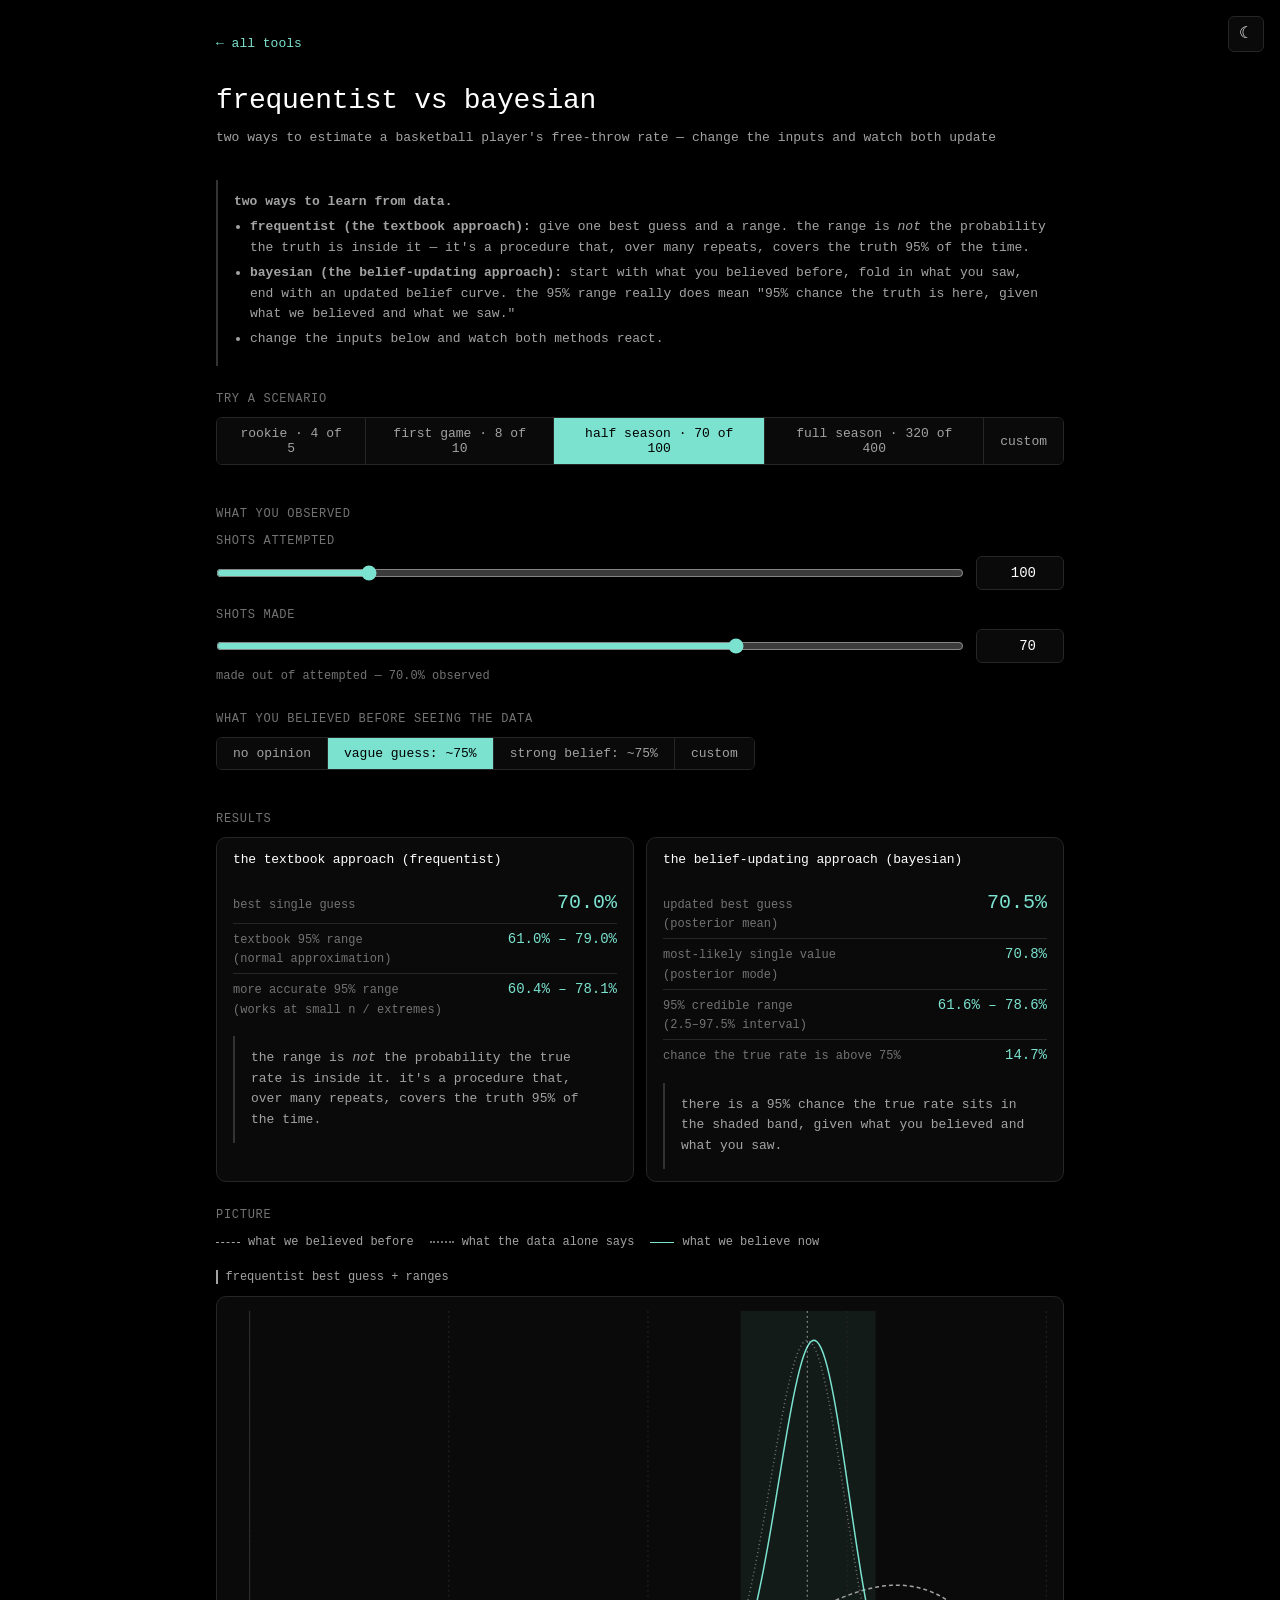
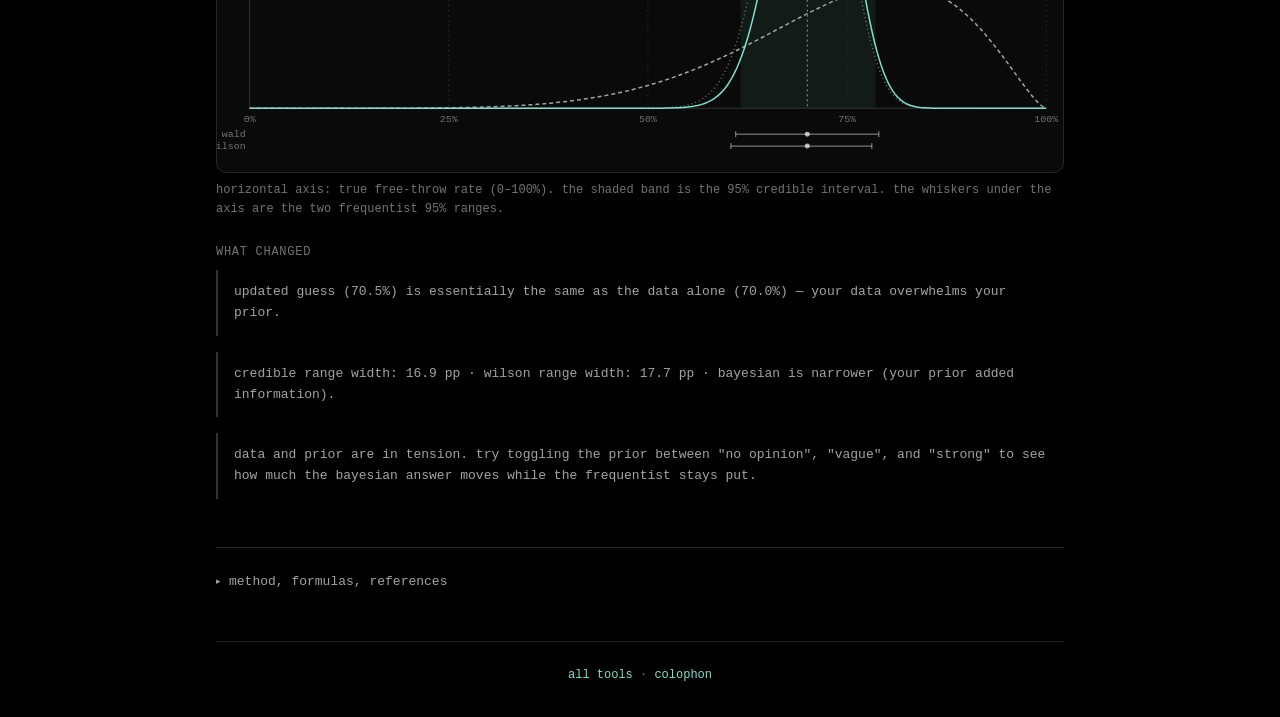
==== commit 0262aca5: "Address PR review: endpoint handling, label, debounced redraw - betaPdfGrid / likelihoodGridScaled: " ====
--- a/bayes-vs-frequentist.html
+++ b/bayes-vs-frequentist.html
@@ -231,7 +231,7 @@
                         <span class="row__value" id="bay-mode">—</span>
                     </div>
                     <div class="row">
-                        <span class="row__label">95% most-likely range<br><span class="text-3">(credible interval)</span></span>
+                        <span class="row__label">95% credible range<br><span class="text-3">(2.5–97.5% interval)</span></span>
                         <span class="row__value" id="bay-ci">—</span>
                     </div>
                     <div class="row">
@@ -324,15 +324,19 @@
       function betaPdfGrid(a, b) {
         // Unnormalised log-density on the grid, then exponentiate
         // relative to the max to avoid overflow, then normalise.
+        // Endpoints are evaluated slightly inside [0, 1] so that the
+        // integrable singularity for shape params < 1 (reachable via
+        // extreme custom priors, e.g. Beta(0.02, 1.98)) shows up as a
+        // large finite value rather than being dropped to zero.
         var xs = GRID, n = xs.length;
+        var edgeEps = (n > 1) ? 0.5 * (xs[1] - xs[0]) : 1e-6;
         var logp = new Array(n);
         var lmax = -Infinity;
         for (var i = 0; i < n; i++) {
           var x = xs[i];
-          var v;
-          if (x <= 0) v = (a > 1) ? -Infinity : (a === 1 ? 0 : Infinity);
-          else if (x >= 1) v = (b > 1) ? -Infinity : (b === 1 ? 0 : Infinity);
-          else v = (a - 1) * Math.log(x) + (b - 1) * Math.log(1 - x);
+          if (x <= 0) x = edgeEps;
+          else if (x >= 1) x = 1 - edgeEps;
+          var v = (a - 1) * Math.log(x) + (b - 1) * Math.log(1 - x);
           logp[i] = v;
           if (isFinite(v) && v > lmax) lmax = v;
         }
@@ -414,14 +418,18 @@
       }
 
       function likelihoodGridScaled(k, n, peakTarget) {
+        // Same endpoint-eps trick as betaPdfGrid. The likelihood is
+        // p^k * (1-p)^(n-k), which only sits at zero exponent when
+        // k = 0 or k = n; in those cases the offset evaluation gives
+        // ~1 at the relevant edge, which is the right limit anyway.
         var xs = GRID, m = xs.length;
+        var edgeEps = (m > 1) ? 0.5 * (xs[1] - xs[0]) : 1e-6;
         var logp = new Array(m), lmax = -Infinity;
         for (var i = 0; i < m; i++) {
           var x = xs[i];
-          var v;
-          if (x <= 0) v = (k === 0) ? 0 : -Infinity;
-          else if (x >= 1) v = (k === n) ? 0 : -Infinity;
-          else v = k * Math.log(x) + (n - k) * Math.log(1 - x);
+          if (x <= 0) x = edgeEps;
+          else if (x >= 1) x = 1 - edgeEps;
+          var v = k * Math.log(x) + (n - k) * Math.log(1 - x);
           logp[i] = v;
           if (isFinite(v) && v > lmax) lmax = v;
         }
@@ -759,11 +767,21 @@
         applyScenario(name);
       });
 
-      // Re-render on theme change & resize so chart stays sharp.
-      window.addEventListener('resize', function () { recompute(); });
-      var html = document.documentElement;
-      new MutationObserver(function () { recompute(); })
-        .observe(html, { attributes: true, attributeFilter: ['class'] });
+      // Coalesce resize bursts into one redraw per animation frame.
+      // Theme changes don't need a redraw — the SVG is styled via CSS
+      // classes (chart-series, chart-band, chart-axis, ...) and inherits
+      // currentColor for the frequentist whiskers, so theme tokens
+      // restyle automatically without recomputing the grids.
+      var rafScheduled = false;
+      function scheduleRecompute() {
+        if (rafScheduled) return;
+        rafScheduled = true;
+        requestAnimationFrame(function () {
+          rafScheduled = false;
+          recompute();
+        });
+      }
+      window.addEventListener('resize', scheduleRecompute);
 
       // Initial render — default scenario "halfseason"
       applyScenario('halfseason');
